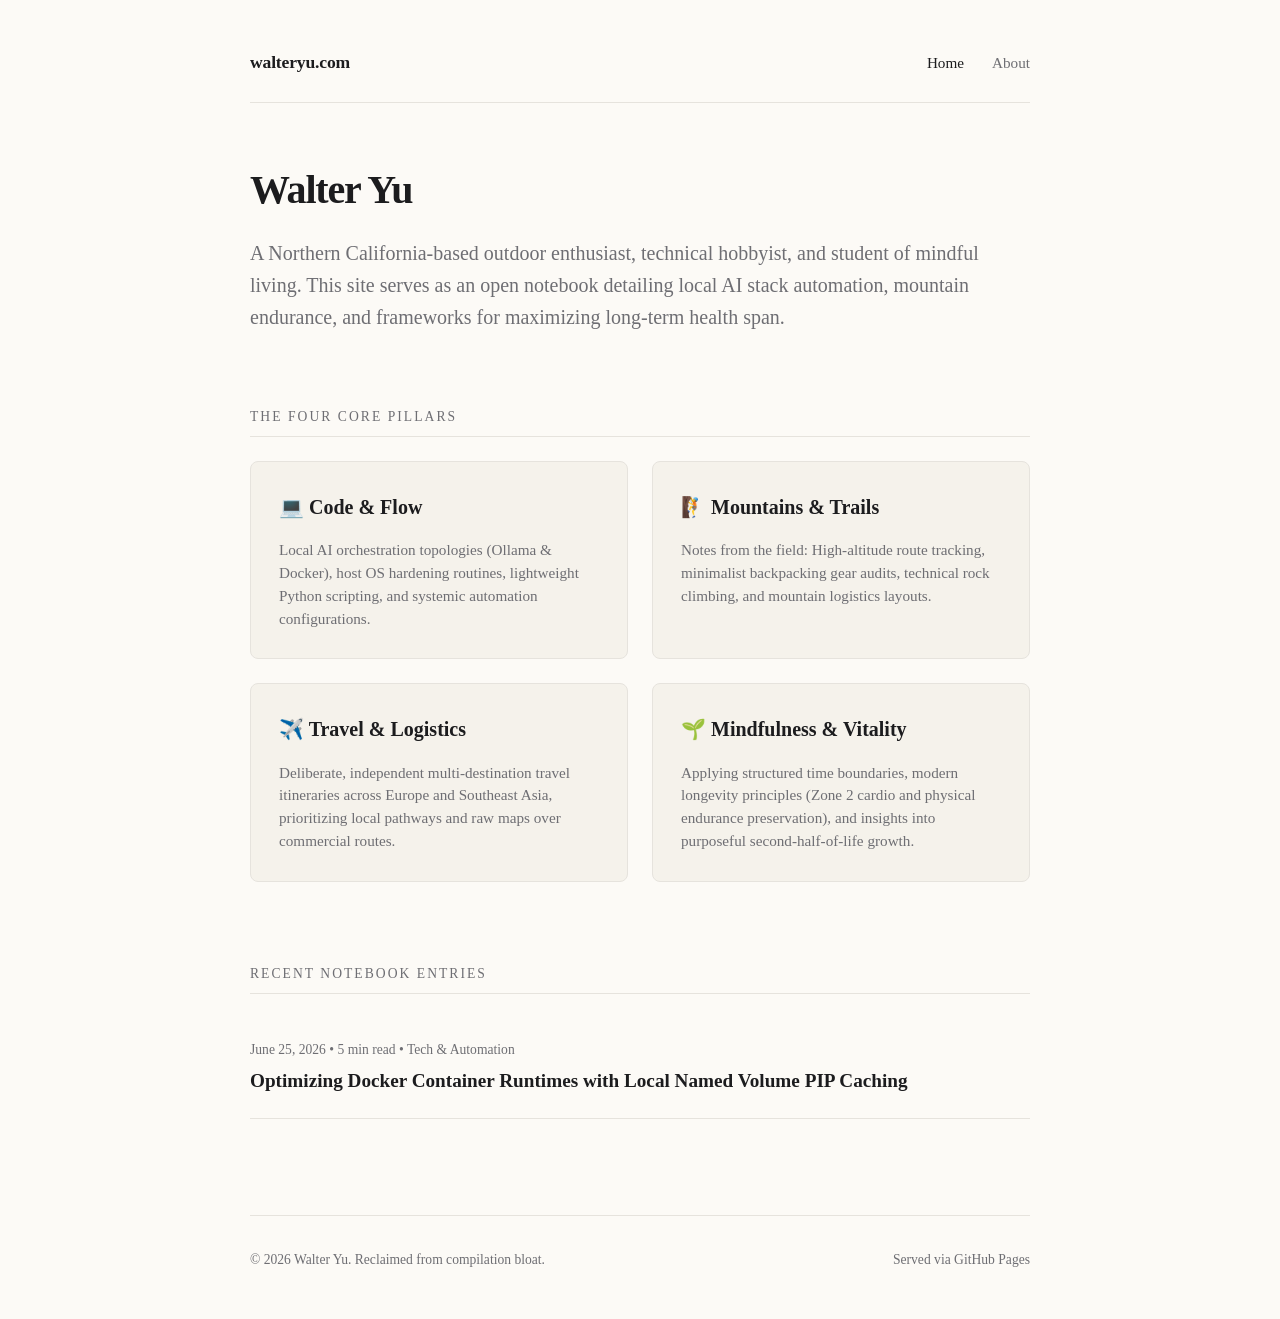
==== index.html @ f6d64ef2 "feat: implement minimalist layout architecture and editorial styling matrix" ====
<!DOCTYPE html>
<html lang="en">
<head>
    <meta charset="UTF-8">
    <meta name="viewport" content="width=device-width, initial-scale=1.0">
    <title>Walter Yu</title>
    <link rel="stylesheet" href="style.css">
</head>
<body>
    <div class="container">
        <header>
            <a href="index.html" class="logo">walteryu.com</a>
            <nav>
                <a href="index.html" class="active">Home</a>
                <a href="about/index.html">About</a>
            </nav>
        </header>

        <section class="hero">
            <h1>Walter Yu</h1>
            <p>A Northern California-based outdoor enthusiast, technical hobbyist, and student of mindful living. This site serves as an open notebook detailing local AI stack automation, mountain endurance, and frameworks for maximizing long-term health span.</p>
        </section>

        <div class="section-title">The Four Core Pillars</div>
        <section class="pillar-grid">
            <div class="card">
                <h3>💻 <a href="categories/tech/index.html">Code & Flow</a></h3>
                <p>Local AI orchestration topologies (Ollama & Docker), host OS hardening routines, lightweight Python scripting, and systemic automation configurations.</p>
            </div>
            <div class="card">
                <h3>🧗 <a href="categories/outdoors/index.html">Mountains & Trails</a></h3>
                <p>Notes from the field: High-altitude route tracking, minimalist backpacking gear audits, technical rock climbing, and mountain logistics layouts.</p>
            </div>
            <div class="card">
                <h3>✈️ <a href="categories/travel/index.html">Travel & Logistics</a></h3>
                <p>Deliberate, independent multi-destination travel itineraries across Europe and Southeast Asia, prioritizing local pathways and raw maps over commercial routes.</p>
            </div>
            <div class="card">
                <h3>🌱 <a href="categories/vitality/index.html">Mindfulness & Vitality</a></h3>
                <p>Applying structured time boundaries, modern longevity principles (Zone 2 cardio and physical endurance preservation), and insights into purposeful second-half-of-life growth.</p>
            </div>
        </section>

        <div class="section-title">Recent Notebook Entries</div>
        <ul class="entry-list">
            <li class="entry-item">
                <div class="entry-meta">June 25, 2026 • 5 min read • Tech & Automation</div>
                <div class="entry-title"><a href="articles/local-pip-caching-docker.html">Optimizing Docker Container Runtimes with Local Named Volume PIP Caching</a></div>
            </li>
        </ul>

        <footer>
            <span>© 2026 Walter Yu. Reclaimed from compilation bloat.</span>
            <span>Served via GitHub Pages</span>
        </footer>
    </div>
</body>
</html>
---- style.css ----
:root {
    --bg: #fcfaf6;          /* Warm ivory background */
    --text: #1c1c1e;        /* Deep soft charcoal */
    --accent: #d47a55;      /* Warm clay accent for links and subtle states */
    --border: #e6e3dd;      /* Muted sandstone divider lines */
    --card-bg: #f5f2eb;     /* Soft card background */
    --meta: #6e6e73;        /* Readable graphite for dates and tags */
    --font: -apple-system, BlinkMacSystemFont, "Segoe UI", Roboto, Georgia, serif;
}

@media (prefers-color-scheme: dark) {
    :root {
        --bg: #0d0d0d;      /* Deep midnight canvas */
        --text: #e5e5e7;    /* Cream white typography */
        --accent: #e08b67;  /* Slightly brighter clay accent */
        --border: #222224;  /* Muted charcoal divider lines */
        --card-bg: #161617; /* Dark card matrix */
        --meta: #86868b;    /* Clean grey reading meta text */
    }
}

body {
    font-family: var(--font);
    background-color: var(--bg);
    color: var(--text);
    line-height: 1.7;
    margin: 0;
    padding: 0;
    -webkit-font-smoothing: antialiased;
}

.container {
    max-width: 780px;
    margin: 0 auto;
    padding: 3rem 1.5rem;
}

header {
    display: flex;
    justify-content: space-between;
    align-items: center;
    border-bottom: 1px solid var(--border);
    padding-bottom: 1.5rem;
    margin-bottom: 4rem;
}

header a.logo {
    font-size: 1.1rem;
    font-weight: 700;
    letter-spacing: -0.01em;
    color: var(--text);
    text-decoration: none;
}

nav a {
    margin-left: 1.5rem;
    color: var(--meta);
    text-decoration: none;
    font-size: 0.95rem;
    font-weight: 500;
    transition: color 0.2s ease;
}

nav a:hover, nav a.active {
    color: var(--text);
}

.hero {
    margin-bottom: 4.5rem;
}

.hero h1 {
    font-size: 2.5rem;
    font-weight: 800;
    letter-spacing: -0.03em;
    line-height: 1.15;
    margin-bottom: 1.5rem;
}

.hero p {
    font-size: 1.25rem;
    color: var(--meta);
    font-weight: 400;
    line-height: 1.6;
}

.section-title {
    font-size: 0.85rem;
    text-transform: uppercase;
    letter-spacing: 0.15em;
    color: var(--meta);
    margin-bottom: 1.5rem;
    border-bottom: 1px solid var(--border);
    padding-bottom: 0.5rem;
}

.pillar-grid {
    display: grid;
    grid-template-columns: repeat(auto-fit, minmax(340px, 1fr));
    gap: 1.5rem;
    margin-bottom: 5rem;
}

.card {
    background: var(--card-bg);
    border: 1px solid var(--border);
    border-radius: 8px;
    padding: 1.75rem;
    transition: border-color 0.2s ease, transform 0.2s ease;
}

.card:hover {
    border-color: var(--accent);
}

.card h3 {
    margin-top: 0;
    font-size: 1.25rem;
    font-weight: 700;
    margin-bottom: 0.5rem;
}

.card h3 a {
    color: var(--text);
    text-decoration: none;
}

.card p {
    font-size: 0.95rem;
    color: var(--meta);
    margin-bottom: 0;
    line-height: 1.5;
}

.entry-list {
    list-style: none;
    padding: 0;
    margin-bottom: 4rem;
}

.entry-item {
    padding: 1.25rem 0;
    border-bottom: 1px solid var(--border);
}

.entry-meta {
    font-size: 0.85rem;
    color: var(--meta);
    margin-bottom: 0.25rem;
}

.entry-title a {
    color: var(--text);
    text-decoration: none;
    font-size: 1.2rem;
    font-weight: 600;
    transition: color 0.2s ease;
}

.entry-title a:hover {
    color: var(--accent);
}

blockquote {
    border-left: 3px solid var(--accent);
    margin: 2rem 0;
    padding-left: 1.25rem;
    font-style: italic;
    font-size: 1.1rem;
    color: var(--text);
}

pre, code {
    font-family: SFMono-Regular, Consolas, "Liberation Mono", Menlo, monospace;
    background: var(--card-bg);
    border-radius: 4px;
    font-size: 0.9rem;
}

code {
    padding: 0.2rem 0.4rem;
}

pre {
    padding: 1.25rem;
    overflow-x: auto;
    border: 1px solid var(--border);
    line-height: 1.5;
}

pre code {
    padding: 0;
    background: transparent;
}

footer {
    margin-top: 6rem;
    padding-top: 2rem;
    border-top: 1px solid var(--border);
    font-size: 0.85rem;
    color: var(--meta);
    display: flex;
    justify-content: space-between;
}

footer a {
    color: var(--text);
    text-decoration: none;
}
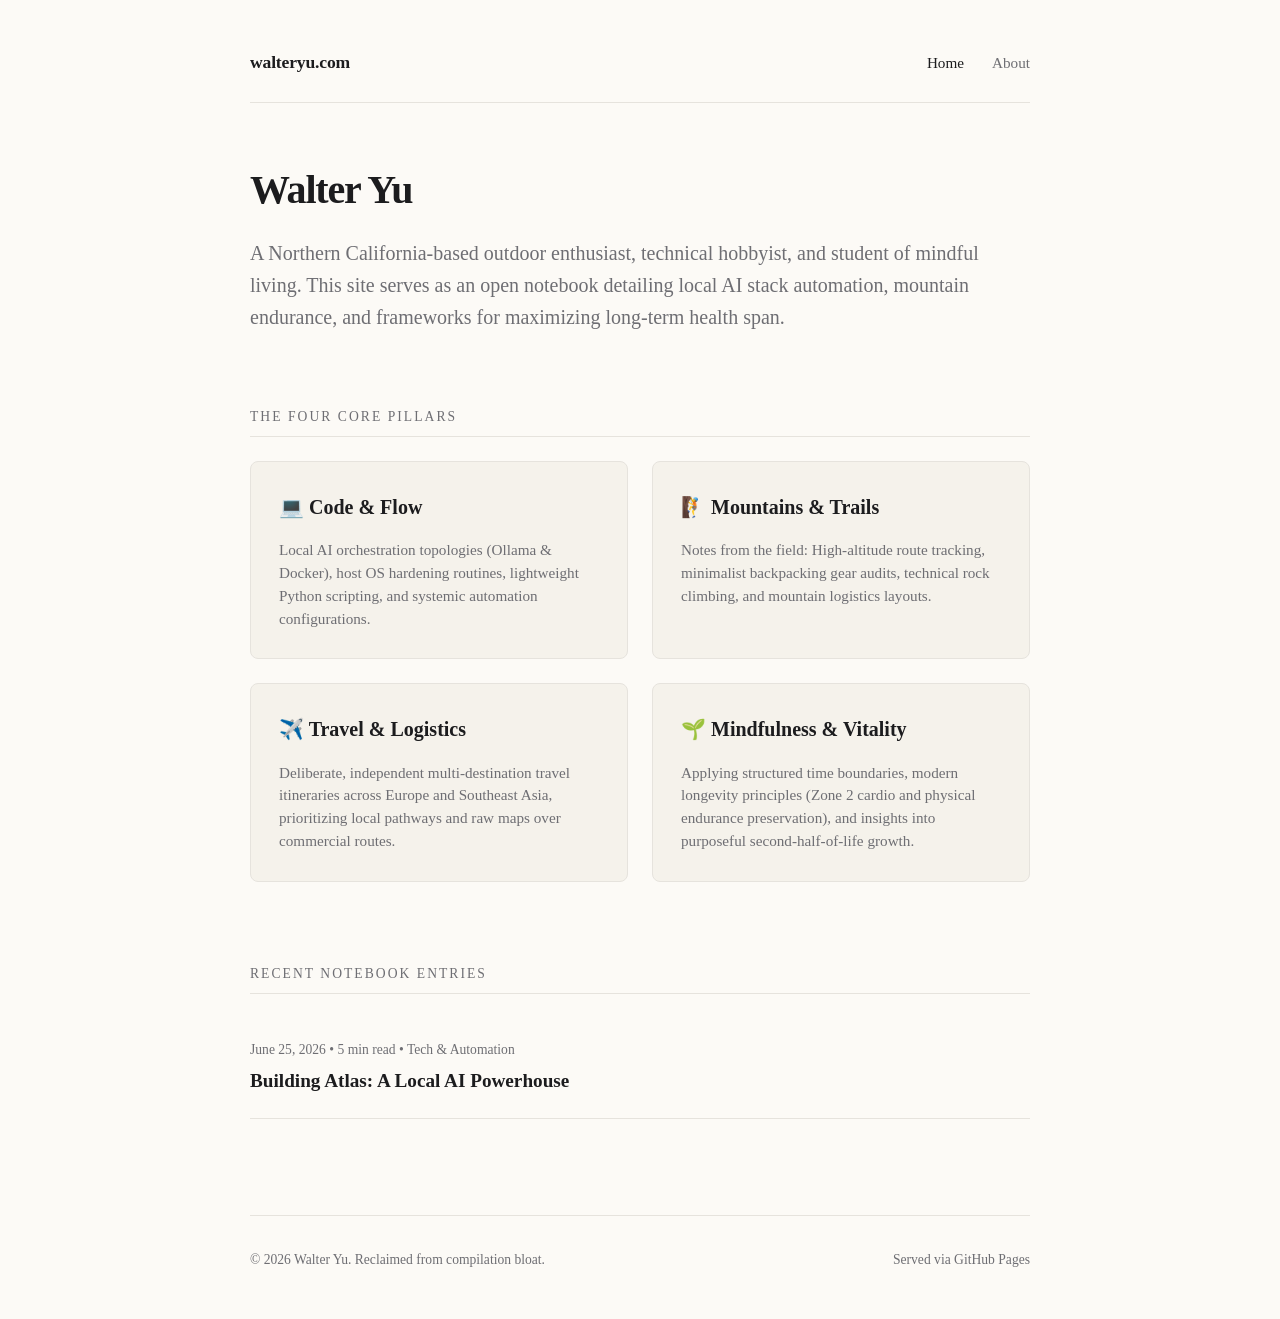
==== commit 2c8bf90d: "feat: replace old pip text with Atlas server ecosystem HTML case study" ====
--- a/index.html
+++ b/index.html
@@ -45,7 +45,7 @@
         <ul class="entry-list">
             <li class="entry-item">
                 <div class="entry-meta">June 25, 2026 • 5 min read • Tech & Automation</div>
-                <div class="entry-title"><a href="articles/local-pip-caching-docker.html">Optimizing Docker Container Runtimes with Local Named Volume PIP Caching</a></div>
+                <div class="entry-title"><a href="articles/building-atlas-local-ai-server.html">Building Atlas: A Local AI Powerhouse</a></div>
             </li>
         </ul>
 
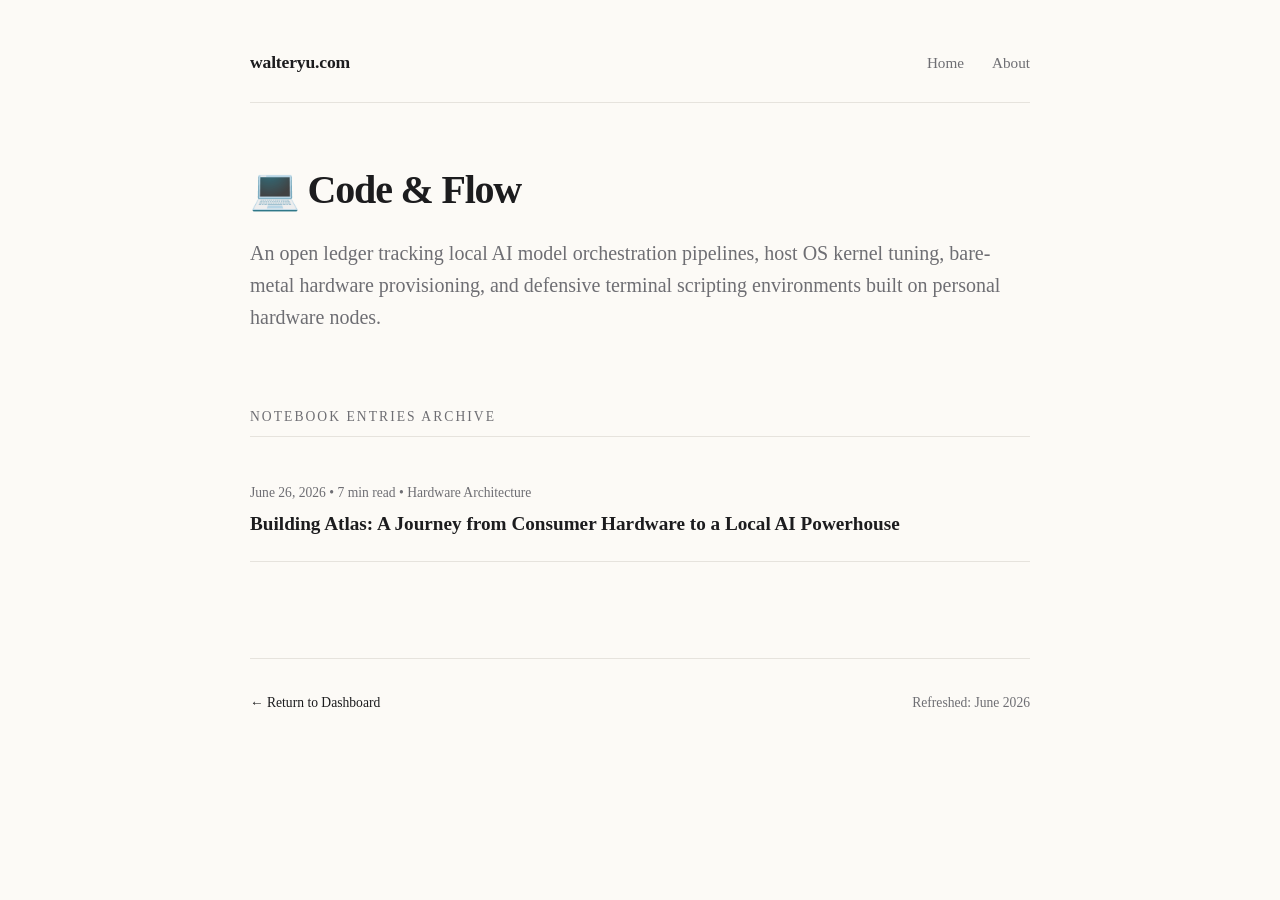
==== commit 7bcfd97d: "Automated update from node: atlas (2026-06-26 17:36:48)" ====
--- a/index.html
+++ b/index.html
@@ -3,55 +3,38 @@
 <head>
     <meta charset="UTF-8">
     <meta name="viewport" content="width=device-width, initial-scale=1.0">
-    <title>Walter Yu</title>
-    <link rel="stylesheet" href="style.css">
+    <title>Code & Flow — Walter Yu</title>
+    <!-- Note the double relative path to find your central style matrix -->
+    <link rel="stylesheet" href="../../style.css">
 </head>
 <body>
     <div class="container">
         <header>
-            <a href="index.html" class="logo">walteryu.com</a>
+            <a href="../../index.html" class="logo">walteryu.com</a>
             <nav>
-                <a href="index.html" class="active">Home</a>
-                <a href="about/index.html">About</a>
+                <a href="../../index.html">Home</a>
+                <a href="../../about/index.html">About</a>
             </nav>
         </header>
 
         <section class="hero">
-            <h1>Walter Yu</h1>
-            <p>A Northern California-based outdoor enthusiast, technical hobbyist, and student of mindful living. This site serves as an open notebook detailing local AI stack automation, mountain endurance, and frameworks for maximizing long-term health span.</p>
+            <h1>💻 Code & Flow</h1>
+            <p>An open ledger tracking local AI model orchestration pipelines, host OS kernel tuning, bare-metal hardware provisioning, and defensive terminal scripting environments built on personal hardware nodes.</p>
         </section>
 
-        <div class="section-title">The Four Core Pillars</div>
-        <section class="pillar-grid">
-            <div class="card">
-                <h3>💻 <a href="categories/tech/index.html">Code & Flow</a></h3>
-                <p>Local AI orchestration topologies (Ollama & Docker), host OS hardening routines, lightweight Python scripting, and systemic automation configurations.</p>
-            </div>
-            <div class="card">
-                <h3>🧗 <a href="categories/outdoors/index.html">Mountains & Trails</a></h3>
-                <p>Notes from the field: High-altitude route tracking, minimalist backpacking gear audits, technical rock climbing, and mountain logistics layouts.</p>
-            </div>
-            <div class="card">
-                <h3>✈️ <a href="categories/travel/index.html">Travel & Logistics</a></h3>
-                <p>Deliberate, independent multi-destination travel itineraries across Europe and Southeast Asia, prioritizing local pathways and raw maps over commercial routes.</p>
-            </div>
-            <div class="card">
-                <h3>🌱 <a href="categories/vitality/index.html">Mindfulness & Vitality</a></h3>
-                <p>Applying structured time boundaries, modern longevity principles (Zone 2 cardio and physical endurance preservation), and insights into purposeful second-half-of-life growth.</p>
-            </div>
-        </section>
-
-        <div class="section-title">Recent Notebook Entries</div>
+        <div class="section-title">Notebook Entries Archive</div>
         <ul class="entry-list">
             <li class="entry-item">
-                <div class="entry-meta">June 25, 2026 • 5 min read • Tech & Automation</div>
-                <div class="entry-title"><a href="articles/building-atlas-local-ai-server.html">Building Atlas: A Local AI Powerhouse</a></div>
+                <div class="entry-meta">June 26, 2026 • 7 min read • Hardware Architecture</div>
+                <div class="entry-title">
+                    <a href="../../articles/building-atlas-local-ai-server.html">Building Atlas: A Journey from Consumer Hardware to a Local AI Powerhouse</a>
+                </div>
             </li>
         </ul>
 
         <footer>
-            <span>© 2026 Walter Yu. Reclaimed from compilation bloat.</span>
-            <span>Served via GitHub Pages</span>
+            <span><a href="../../index.html">← Return to Dashboard</a></span>
+            <span>Refreshed: June 2026</span>
         </footer>
     </div>
 </body>
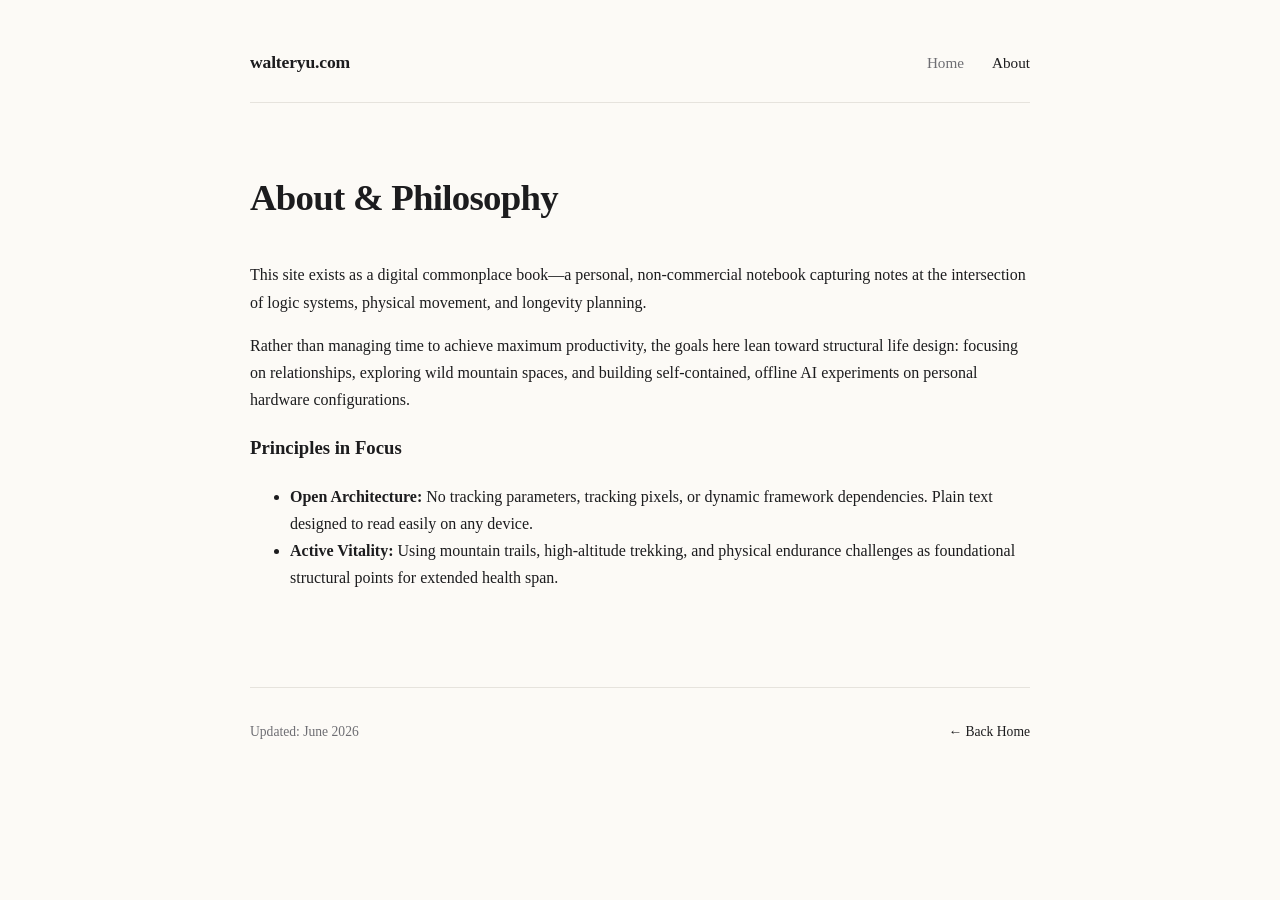
==== commit b20e8e8d: "fix: restore main page / index" ====
--- a/index.html
+++ b/index.html
@@ -3,38 +3,36 @@
 <head>
     <meta charset="UTF-8">
     <meta name="viewport" content="width=device-width, initial-scale=1.0">
-    <title>Code & Flow — Walter Yu</title>
-    <!-- Note the double relative path to find your central style matrix -->
-    <link rel="stylesheet" href="../../style.css">
+    <title>About — Walter Yu</title>
+    <link rel="stylesheet" href="../style.css">
 </head>
 <body>
     <div class="container">
         <header>
-            <a href="../../index.html" class="logo">walteryu.com</a>
+            <a href="../index.html" class="logo">walteryu.com</a>
             <nav>
-                <a href="../../index.html">Home</a>
-                <a href="../../about/index.html">About</a>
+                <a href="../index.html">Home</a>
+                <a href="index.html" class="active">About</a>
             </nav>
         </header>
 
-        <section class="hero">
-            <h1>💻 Code & Flow</h1>
-            <p>An open ledger tracking local AI model orchestration pipelines, host OS kernel tuning, bare-metal hardware provisioning, and defensive terminal scripting environments built on personal hardware nodes.</p>
-        </section>
+        <article>
+            <h1 style="font-size: 2.3rem; font-weight: 800; letter-spacing: -0.02em; margin-bottom: 2rem;">About & Philosophy</h1>
+            
+            <p>This site exists as a digital commonplace book—a personal, non-commercial notebook capturing notes at the intersection of logic systems, physical movement, and longevity planning.</p>
 
-        <div class="section-title">Notebook Entries Archive</div>
-        <ul class="entry-list">
-            <li class="entry-item">
-                <div class="entry-meta">June 26, 2026 • 7 min read • Hardware Architecture</div>
-                <div class="entry-title">
-                    <a href="../../articles/building-atlas-local-ai-server.html">Building Atlas: A Journey from Consumer Hardware to a Local AI Powerhouse</a>
-                </div>
-            </li>
-        </ul>
+            <p>Rather than managing time to achieve maximum productivity, the goals here lean toward structural life design: focusing on relationships, exploring wild mountain spaces, and building self-contained, offline AI experiments on personal hardware configurations.</p>
+            
+            <h3>Principles in Focus</h3>
+            <ul>
+                <li><strong>Open Architecture:</strong> No tracking parameters, tracking pixels, or dynamic framework dependencies. Plain text designed to read easily on any device.</li>
+                <li><strong>Active Vitality:</strong> Using mountain trails, high-altitude trekking, and physical endurance challenges as foundational structural points for extended health span.</li>
+            </ul>
+        </article>
 
         <footer>
-            <span><a href="../../index.html">← Return to Dashboard</a></span>
-            <span>Refreshed: June 2026</span>
+            <span>Updated: June 2026</span>
+            <span><a href="../index.html">← Back Home</a></span>
         </footer>
     </div>
 </body>
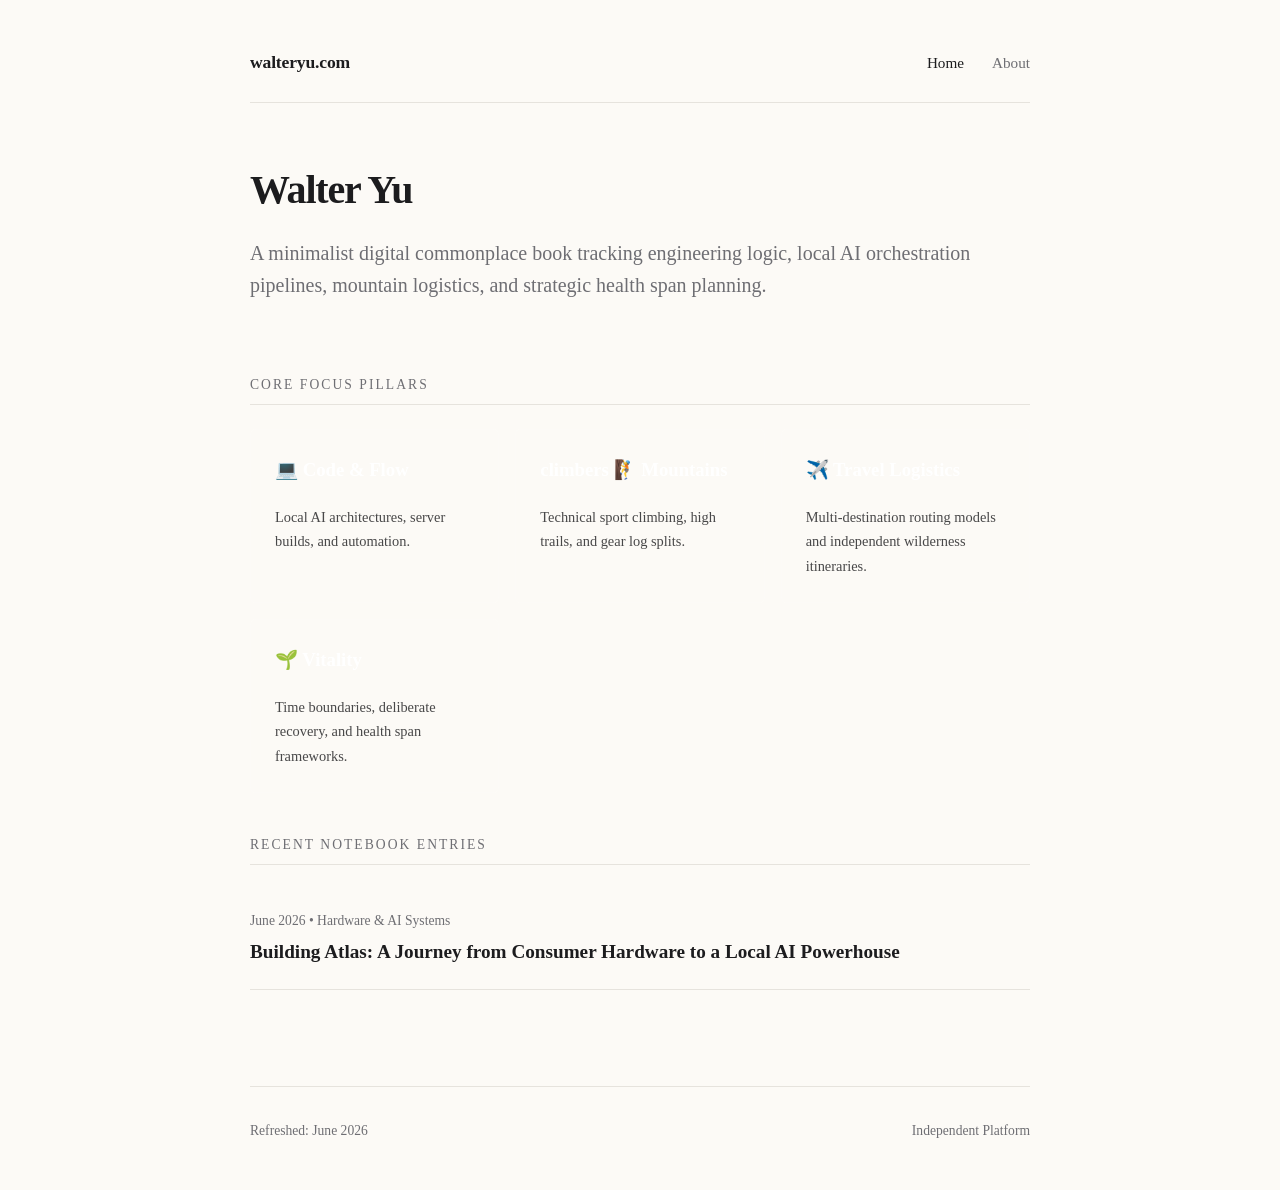
==== commit 7b233fcd: "fix: index page / links" ====
--- a/index.html
+++ b/index.html
@@ -3,36 +3,59 @@
 <head>
     <meta charset="UTF-8">
     <meta name="viewport" content="width=device-width, initial-scale=1.0">
-    <title>About — Walter Yu</title>
-    <link rel="stylesheet" href="../style.css">
+    <title>Walter Yu — Notebook</title>
+    <!-- Root style link -->
+    <link rel="stylesheet" href="style.css">
 </head>
 <body>
     <div class="container">
         <header>
-            <a href="../index.html" class="logo">walteryu.com</a>
+            <a href="index.html" class="logo">walteryu.com</a>
             <nav>
-                <a href="../index.html">Home</a>
-                <a href="index.html" class="active">About</a>
+                <a href="index.html" class="active">Home</a>
+                <a href="about/index.html">About</a>
             </nav>
         </header>
 
-        <article>
-            <h1 style="font-size: 2.3rem; font-weight: 800; letter-spacing: -0.02em; margin-bottom: 2rem;">About & Philosophy</h1>
-            
-            <p>This site exists as a digital commonplace book—a personal, non-commercial notebook capturing notes at the intersection of logic systems, physical movement, and longevity planning.</p>
+        <section class="hero">
+            <h1>Walter Yu</h1>
+            <p>A minimalist digital commonplace book tracking engineering logic, local AI orchestration pipelines, mountain logistics, and strategic health span planning.</p>
+        </section>
 
-            <p>Rather than managing time to achieve maximum productivity, the goals here lean toward structural life design: focusing on relationships, exploring wild mountain spaces, and building self-contained, offline AI experiments on personal hardware configurations.</p>
-            
-            <h3>Principles in Focus</h3>
-            <ul>
-                <li><strong>Open Architecture:</strong> No tracking parameters, tracking pixels, or dynamic framework dependencies. Plain text designed to read easily on any device.</li>
-                <li><strong>Active Vitality:</strong> Using mountain trails, high-altitude trekking, and physical endurance challenges as foundational structural points for extended health span.</li>
-            </ul>
-        </article>
+        <!-- The 4 Pillars Grid Navigation Matrix -->
+        <div class="section-title">Core Focus Pillars</div>
+        <div class="pillars-grid" style="display: grid; grid-template-columns: repeat(auto-fit, minmax(200px, 1fr)); gap: 1rem; margin-bottom: 2.5rem;">
+            <a href="categories/tech/index.html" class="pillar-card" style="display: block; padding: 1.5rem; background: rgba(255,255,255,0.03); border: 1px solid rgba(255,255,255,0.08); border-radius: 6px; text-decoration: none; color: inherit; transition: transform 0.2s;">
+                <h3 style="margin-top:0; color: #fff;">💻 Code &amp; Flow</h3>
+                <p style="font-size: 0.9rem; margin-bottom:0; opacity:0.8;">Local AI architectures, server builds, and automation.</p>
+            </a>
+            <a href="categories/outdoors/index.html" class="pillar-card" style="display: block; padding: 1.5rem; background: rgba(255,255,255,0.03); border: 1px solid rgba(255,255,255,0.08); border-radius: 6px; text-decoration: none; color: inherit; transition: transform 0.2s;">
+                <h3 style="margin-top:0; color: #fff;"> climbers 🧗 Mountains</h3>
+                <p style="font-size: 0.9rem; margin-bottom:0; opacity:0.8;">Technical sport climbing, high trails, and gear log splits.</p>
+            </a>
+            <a href="categories/travel/index.html" class="pillar-card" style="display: block; padding: 1.5rem; background: rgba(255,255,255,0.03); border: 1px solid rgba(255,255,255,0.08); border-radius: 6px; text-decoration: none; color: inherit; transition: transform 0.2s;">
+                <h3 style="margin-top:0; color: #fff;">✈️ Travel Logistics</h3>
+                <p style="font-size: 0.9rem; margin-bottom:0; opacity:0.8;">Multi-destination routing models and independent wilderness itineraries.</p>
+            </a>
+            <a href="categories/vitality/index.html" class="pillar-card" style="display: block; padding: 1.5rem; background: rgba(255,255,255,0.03); border: 1px solid rgba(255,255,255,0.08); border-radius: 6px; text-decoration: none; color: inherit; transition: transform 0.2s;">
+                <h3 style="margin-top:0; color: #fff;">🌱 Vitality</h3>
+                <p style="font-size: 0.9rem; margin-bottom:0; opacity:0.8;">Time boundaries, deliberate recovery, and health span frameworks.</p>
+            </a>
+        </div>
+
+        <div class="section-title">Recent Notebook Entries</div>
+        <ul class="entry-list">
+            <li class="entry-item">
+                <div class="entry-meta">June 2026 • Hardware &amp; AI Systems</div>
+                <div class="entry-title">
+                    <a href="articles/building-atlas-local-ai-server.html">Building Atlas: A Journey from Consumer Hardware to a Local AI Powerhouse</a>
+                </div>
+            </li>
+        </ul>
 
         <footer>
-            <span>Updated: June 2026</span>
-            <span><a href="../index.html">← Back Home</a></span>
+            <span>Refreshed: June 2026</span>
+            <span>Independent Platform</span>
         </footer>
     </div>
 </body>
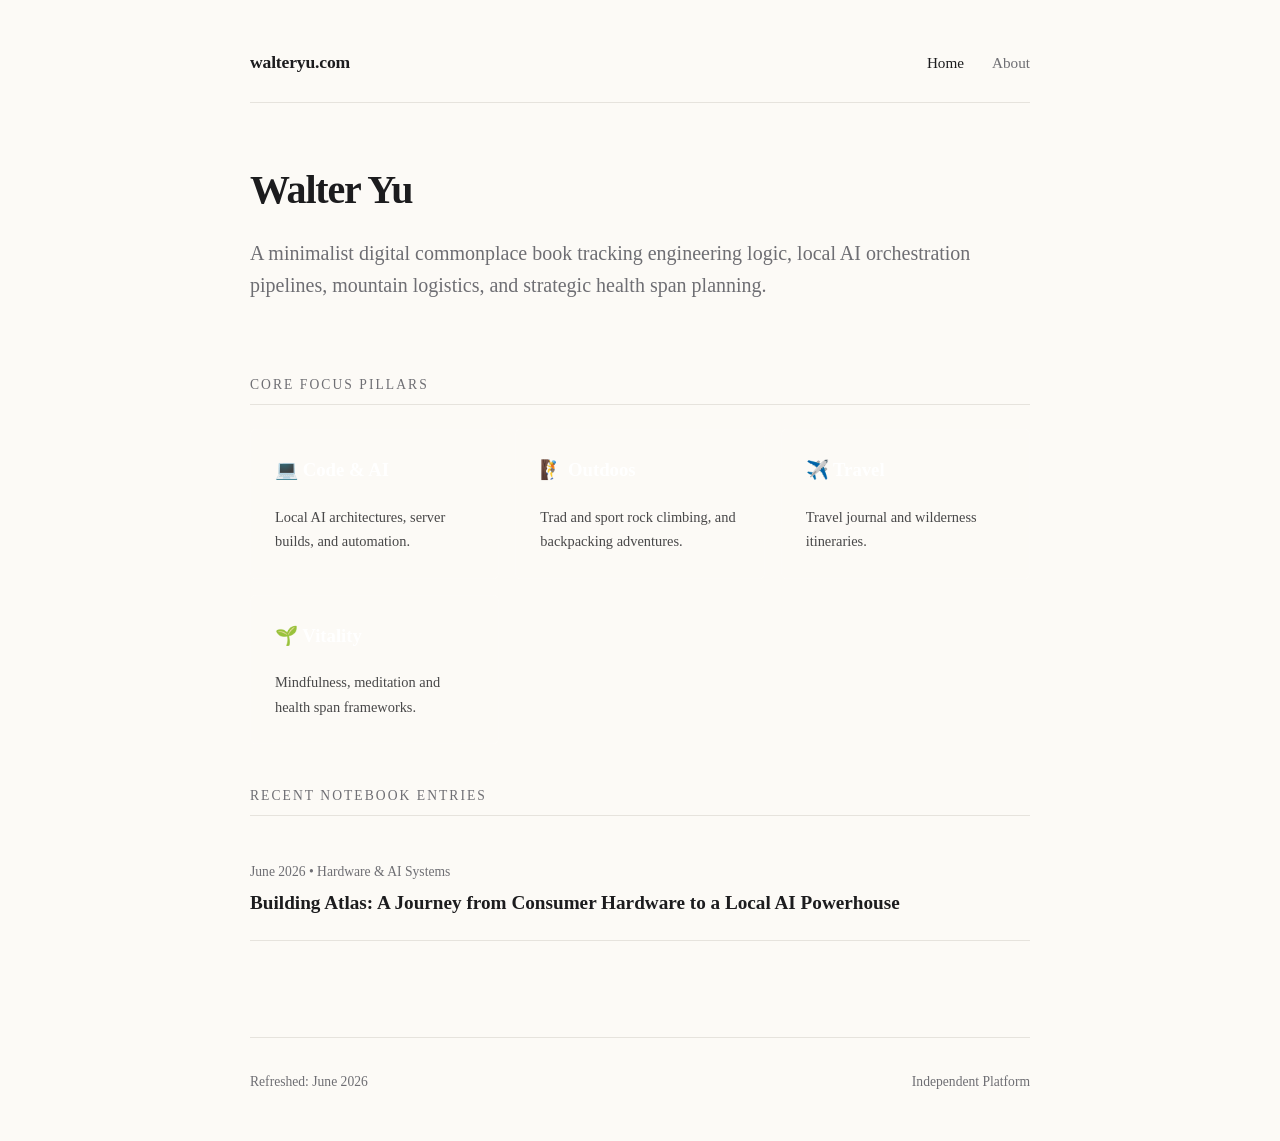
==== commit 67a352a6: "update: pillar desc" ====
--- a/index.html
+++ b/index.html
@@ -26,20 +26,28 @@
         <div class="section-title">Core Focus Pillars</div>
         <div class="pillars-grid" style="display: grid; grid-template-columns: repeat(auto-fit, minmax(200px, 1fr)); gap: 1rem; margin-bottom: 2.5rem;">
             <a href="categories/tech/index.html" class="pillar-card" style="display: block; padding: 1.5rem; background: rgba(255,255,255,0.03); border: 1px solid rgba(255,255,255,0.08); border-radius: 6px; text-decoration: none; color: inherit; transition: transform 0.2s;">
-                <h3 style="margin-top:0; color: #fff;">💻 Code &amp; Flow</h3>
-                <p style="font-size: 0.9rem; margin-bottom:0; opacity:0.8;">Local AI architectures, server builds, and automation.</p>
+                <h3 style="margin-top:0; color: #fff;">💻 Code &amp; AI</h3>
+                <p style="font-size: 0.9rem; margin-bottom:0; opacity:0.8;">
+                    Local AI architectures, server builds, and automation.
+                </p>
             </a>
             <a href="categories/outdoors/index.html" class="pillar-card" style="display: block; padding: 1.5rem; background: rgba(255,255,255,0.03); border: 1px solid rgba(255,255,255,0.08); border-radius: 6px; text-decoration: none; color: inherit; transition: transform 0.2s;">
-                <h3 style="margin-top:0; color: #fff;"> climbers 🧗 Mountains</h3>
-                <p style="font-size: 0.9rem; margin-bottom:0; opacity:0.8;">Technical sport climbing, high trails, and gear log splits.</p>
+                <h3 style="margin-top:0; color: #fff;">🧗 Outdoos</h3>
+                <p style="font-size: 0.9rem; margin-bottom:0; opacity:0.8;">
+                    Trad and sport rock climbing, and backpacking adventures.
+                </p>
             </a>
             <a href="categories/travel/index.html" class="pillar-card" style="display: block; padding: 1.5rem; background: rgba(255,255,255,0.03); border: 1px solid rgba(255,255,255,0.08); border-radius: 6px; text-decoration: none; color: inherit; transition: transform 0.2s;">
-                <h3 style="margin-top:0; color: #fff;">✈️ Travel Logistics</h3>
-                <p style="font-size: 0.9rem; margin-bottom:0; opacity:0.8;">Multi-destination routing models and independent wilderness itineraries.</p>
+                <h3 style="margin-top:0; color: #fff;">✈️  Travel</h3>
+                <p style="font-size: 0.9rem; margin-bottom:0; opacity:0.8;">
+                    Travel journal and wilderness itineraries.
+                </p>
             </a>
             <a href="categories/vitality/index.html" class="pillar-card" style="display: block; padding: 1.5rem; background: rgba(255,255,255,0.03); border: 1px solid rgba(255,255,255,0.08); border-radius: 6px; text-decoration: none; color: inherit; transition: transform 0.2s;">
                 <h3 style="margin-top:0; color: #fff;">🌱 Vitality</h3>
-                <p style="font-size: 0.9rem; margin-bottom:0; opacity:0.8;">Time boundaries, deliberate recovery, and health span frameworks.</p>
+                <p style="font-size: 0.9rem; margin-bottom:0; opacity:0.8;">
+                    Mindfulness, meditation and health span frameworks.
+                </p>
             </a>
         </div>
 
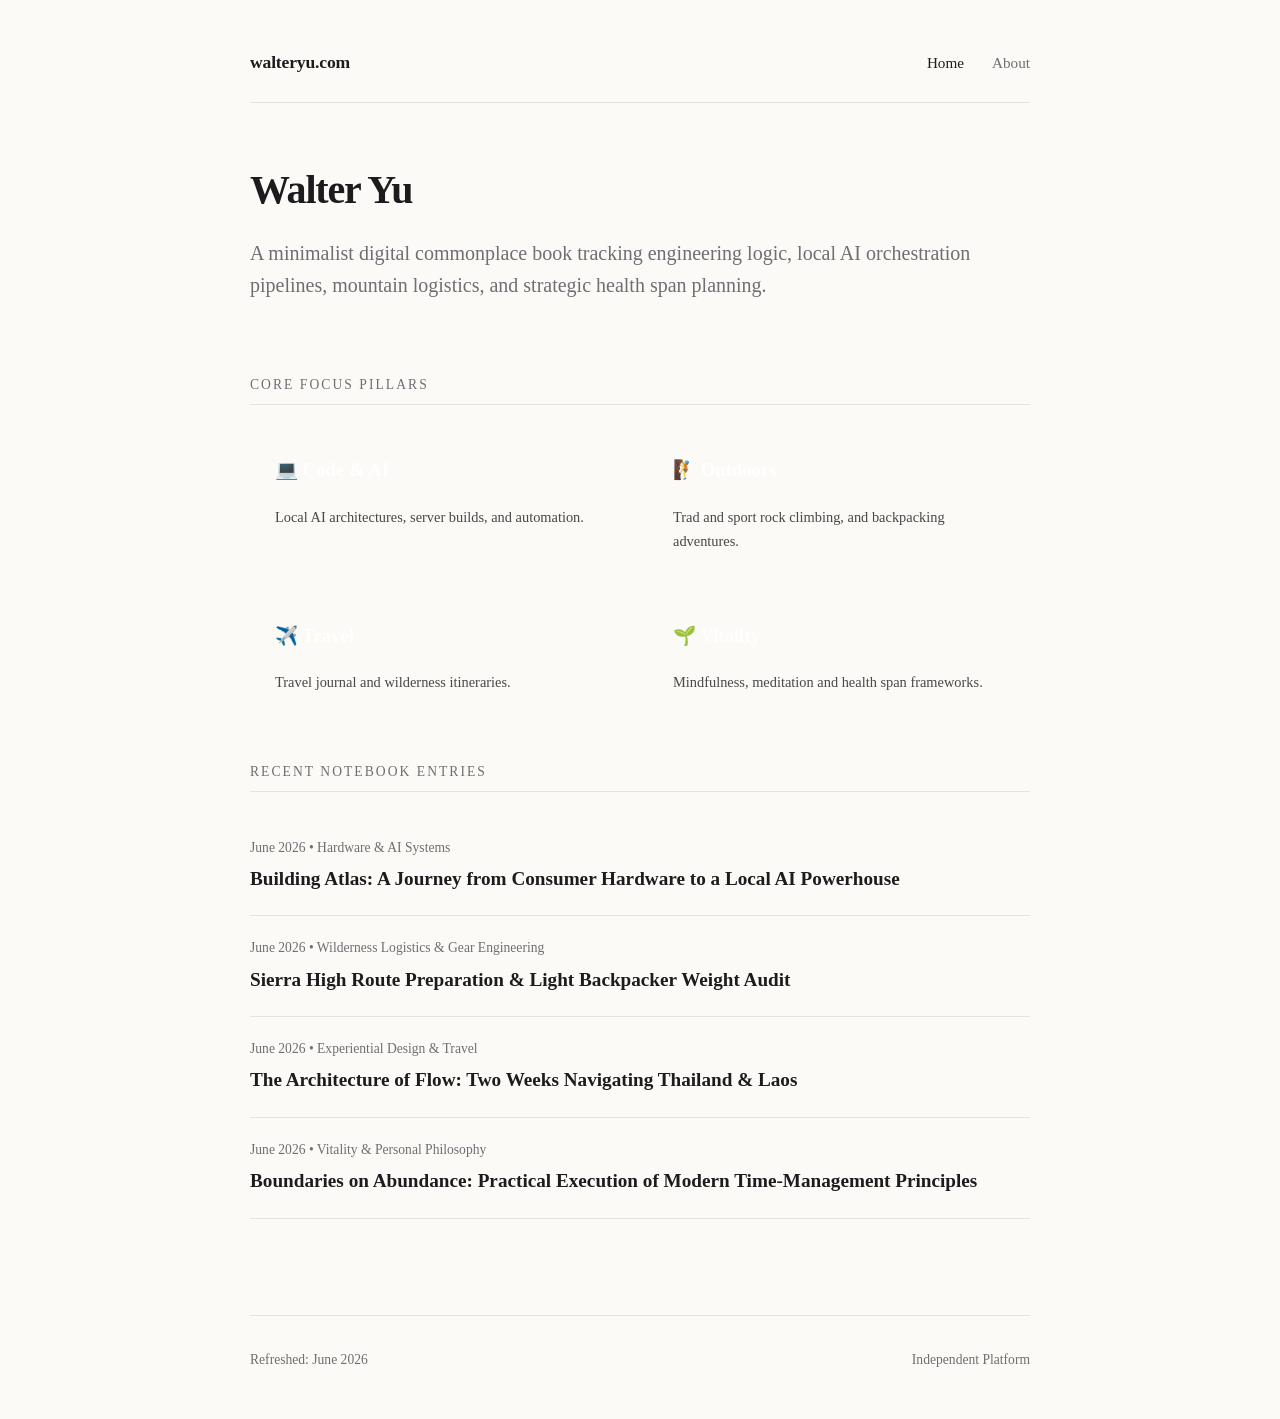
==== commit 96fa1cd4: "feat: integrate all 4 focus pillars and complete recent notebook entries" ====
--- a/index.html
+++ b/index.html
@@ -19,12 +19,15 @@
 
         <section class="hero">
             <h1>Walter Yu</h1>
-            <p>A minimalist digital commonplace book tracking engineering logic, local AI orchestration pipelines, mountain logistics, and strategic health span planning.</p>
+            <p>
+                A minimalist digital commonplace book tracking engineering logic, local AI orchestration pipelines, 
+                mountain logistics, and strategic health span planning.
+            </p>
         </section>
 
-        <!-- The 4 Pillars Grid Navigation Matrix -->
+        <!-- The 4 Pillars Grid Navigation Matrix (2x2 Symmetry) -->
         <div class="section-title">Core Focus Pillars</div>
-        <div class="pillars-grid" style="display: grid; grid-template-columns: repeat(auto-fit, minmax(200px, 1fr)); gap: 1rem; margin-bottom: 2.5rem;">
+        <div class="pillars-grid" style="display: grid; grid-template-columns: 1fr 1fr; gap: 1rem; margin-bottom: 2.5rem;">
             <a href="categories/tech/index.html" class="pillar-card" style="display: block; padding: 1.5rem; background: rgba(255,255,255,0.03); border: 1px solid rgba(255,255,255,0.08); border-radius: 6px; text-decoration: none; color: inherit; transition: transform 0.2s;">
                 <h3 style="margin-top:0; color: #fff;">💻 Code &amp; AI</h3>
                 <p style="font-size: 0.9rem; margin-bottom:0; opacity:0.8;">
@@ -32,13 +35,13 @@
                 </p>
             </a>
             <a href="categories/outdoors/index.html" class="pillar-card" style="display: block; padding: 1.5rem; background: rgba(255,255,255,0.03); border: 1px solid rgba(255,255,255,0.08); border-radius: 6px; text-decoration: none; color: inherit; transition: transform 0.2s;">
-                <h3 style="margin-top:0; color: #fff;">🧗 Outdoos</h3>
+                <h3 style="margin-top:0; color: #fff;">🧗 Outdoors</h3>
                 <p style="font-size: 0.9rem; margin-bottom:0; opacity:0.8;">
                     Trad and sport rock climbing, and backpacking adventures.
                 </p>
             </a>
             <a href="categories/travel/index.html" class="pillar-card" style="display: block; padding: 1.5rem; background: rgba(255,255,255,0.03); border: 1px solid rgba(255,255,255,0.08); border-radius: 6px; text-decoration: none; color: inherit; transition: transform 0.2s;">
-                <h3 style="margin-top:0; color: #fff;">✈️  Travel</h3>
+                <h3 style="margin-top:0; color: #fff;">✈️ Travel</h3>
                 <p style="font-size: 0.9rem; margin-bottom:0; opacity:0.8;">
                     Travel journal and wilderness itineraries.
                 </p>
@@ -56,7 +59,33 @@
             <li class="entry-item">
                 <div class="entry-meta">June 2026 • Hardware &amp; AI Systems</div>
                 <div class="entry-title">
-                    <a href="articles/building-atlas-local-ai-server.html">Building Atlas: A Journey from Consumer Hardware to a Local AI Powerhouse</a>
+                    <a href="articles/building-atlas-local-ai-server.html">
+                        Building Atlas: A Journey from Consumer Hardware to a Local AI Powerhouse
+                    </a>
+                </div>
+            </li>
+            <li class="entry-item">
+                <div class="entry-meta">June 2026 • Wilderness Logistics &amp; Gear Engineering</div>
+                <div class="entry-title">
+                    <a href="articles/sierra-high-route-prep.html">
+                        Sierra High Route Preparation &amp; Light Backpacker Weight Audit
+                    </a>
+                </div>
+            </li>
+            <li class="entry-item">
+                <div class="entry-meta">June 2026 • Experiential Design &amp; Travel</div>
+                <div class="entry-title">
+                    <a href="articles/southeast-asia-flow-2026.html">
+                        The Architecture of Flow: Two Weeks Navigating Thailand &amp; Laos
+                    </a>
+                </div>
+            </li>
+            <li class="entry-item">
+                <div class="entry-meta">June 2026 • Vitality &amp; Personal Philosophy</div>
+                <div class="entry-title">
+                    <a href="articles/boundaries-on-abundance.html">
+                        Boundaries on Abundance: Practical Execution of Modern Time-Management Principles
+                    </a>
                 </div>
             </li>
         </ul>
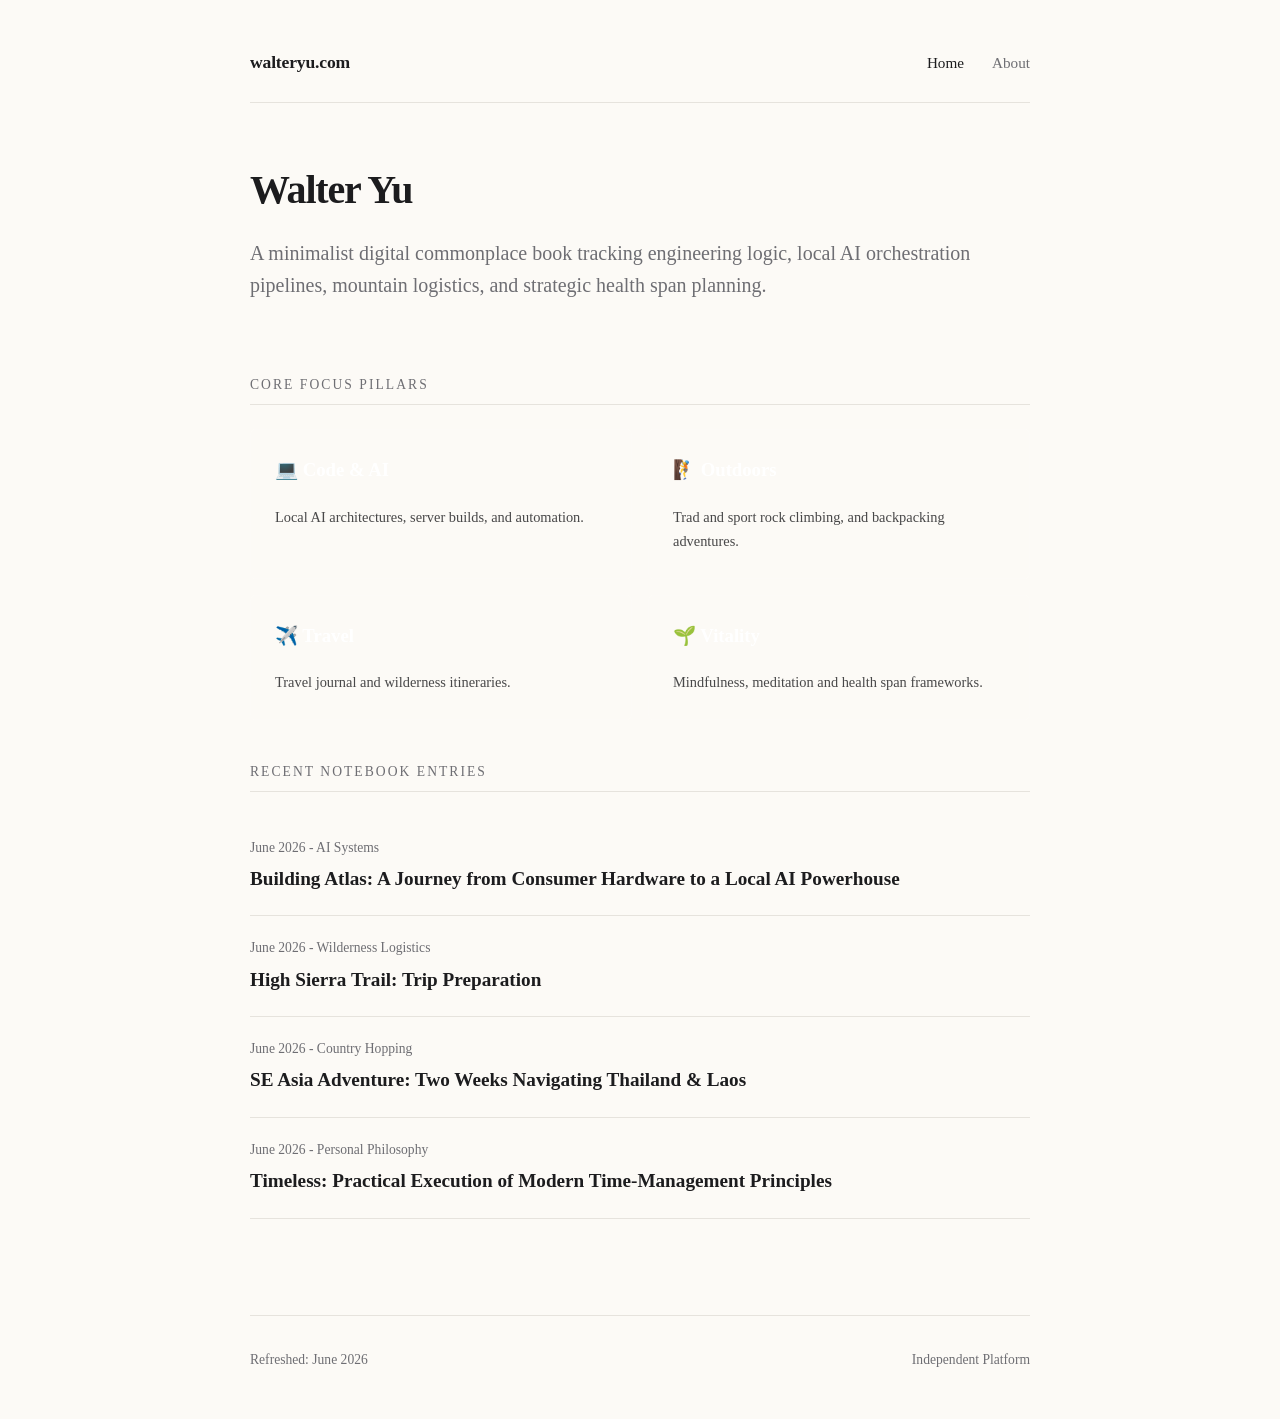
==== commit dc50a9ff: "Automated update from node: atlas (2026-06-26 19:22:58)" ====
--- a/index.html
+++ b/index.html
@@ -57,7 +57,7 @@
         <div class="section-title">Recent Notebook Entries</div>
         <ul class="entry-list">
             <li class="entry-item">
-                <div class="entry-meta">June 2026 • Hardware &amp; AI Systems</div>
+                <div class="entry-meta">June 2026 - AI Systems</div>
                 <div class="entry-title">
                     <a href="articles/building-atlas-local-ai-server.html">
                         Building Atlas: A Journey from Consumer Hardware to a Local AI Powerhouse
@@ -65,26 +65,26 @@
                 </div>
             </li>
             <li class="entry-item">
-                <div class="entry-meta">June 2026 • Wilderness Logistics &amp; Gear Engineering</div>
+                <div class="entry-meta">June 2026 - Wilderness Logistics</div>
                 <div class="entry-title">
                     <a href="articles/sierra-high-route-prep.html">
-                        Sierra High Route Preparation &amp; Light Backpacker Weight Audit
+                        High Sierra Trail: Trip Preparation
                     </a>
                 </div>
             </li>
             <li class="entry-item">
-                <div class="entry-meta">June 2026 • Experiential Design &amp; Travel</div>
+                <div class="entry-meta">June 2026 - Country Hopping</div>
                 <div class="entry-title">
                     <a href="articles/southeast-asia-flow-2026.html">
-                        The Architecture of Flow: Two Weeks Navigating Thailand &amp; Laos
+                        SE Asia Adventure: Two Weeks Navigating Thailand &amp; Laos
                     </a>
                 </div>
             </li>
             <li class="entry-item">
-                <div class="entry-meta">June 2026 • Vitality &amp; Personal Philosophy</div>
+                <div class="entry-meta">June 2026 - Personal Philosophy</div>
                 <div class="entry-title">
                     <a href="articles/boundaries-on-abundance.html">
-                        Boundaries on Abundance: Practical Execution of Modern Time-Management Principles
+                        Timeless: Practical Execution of Modern Time-Management Principles
                     </a>
                 </div>
             </li>
